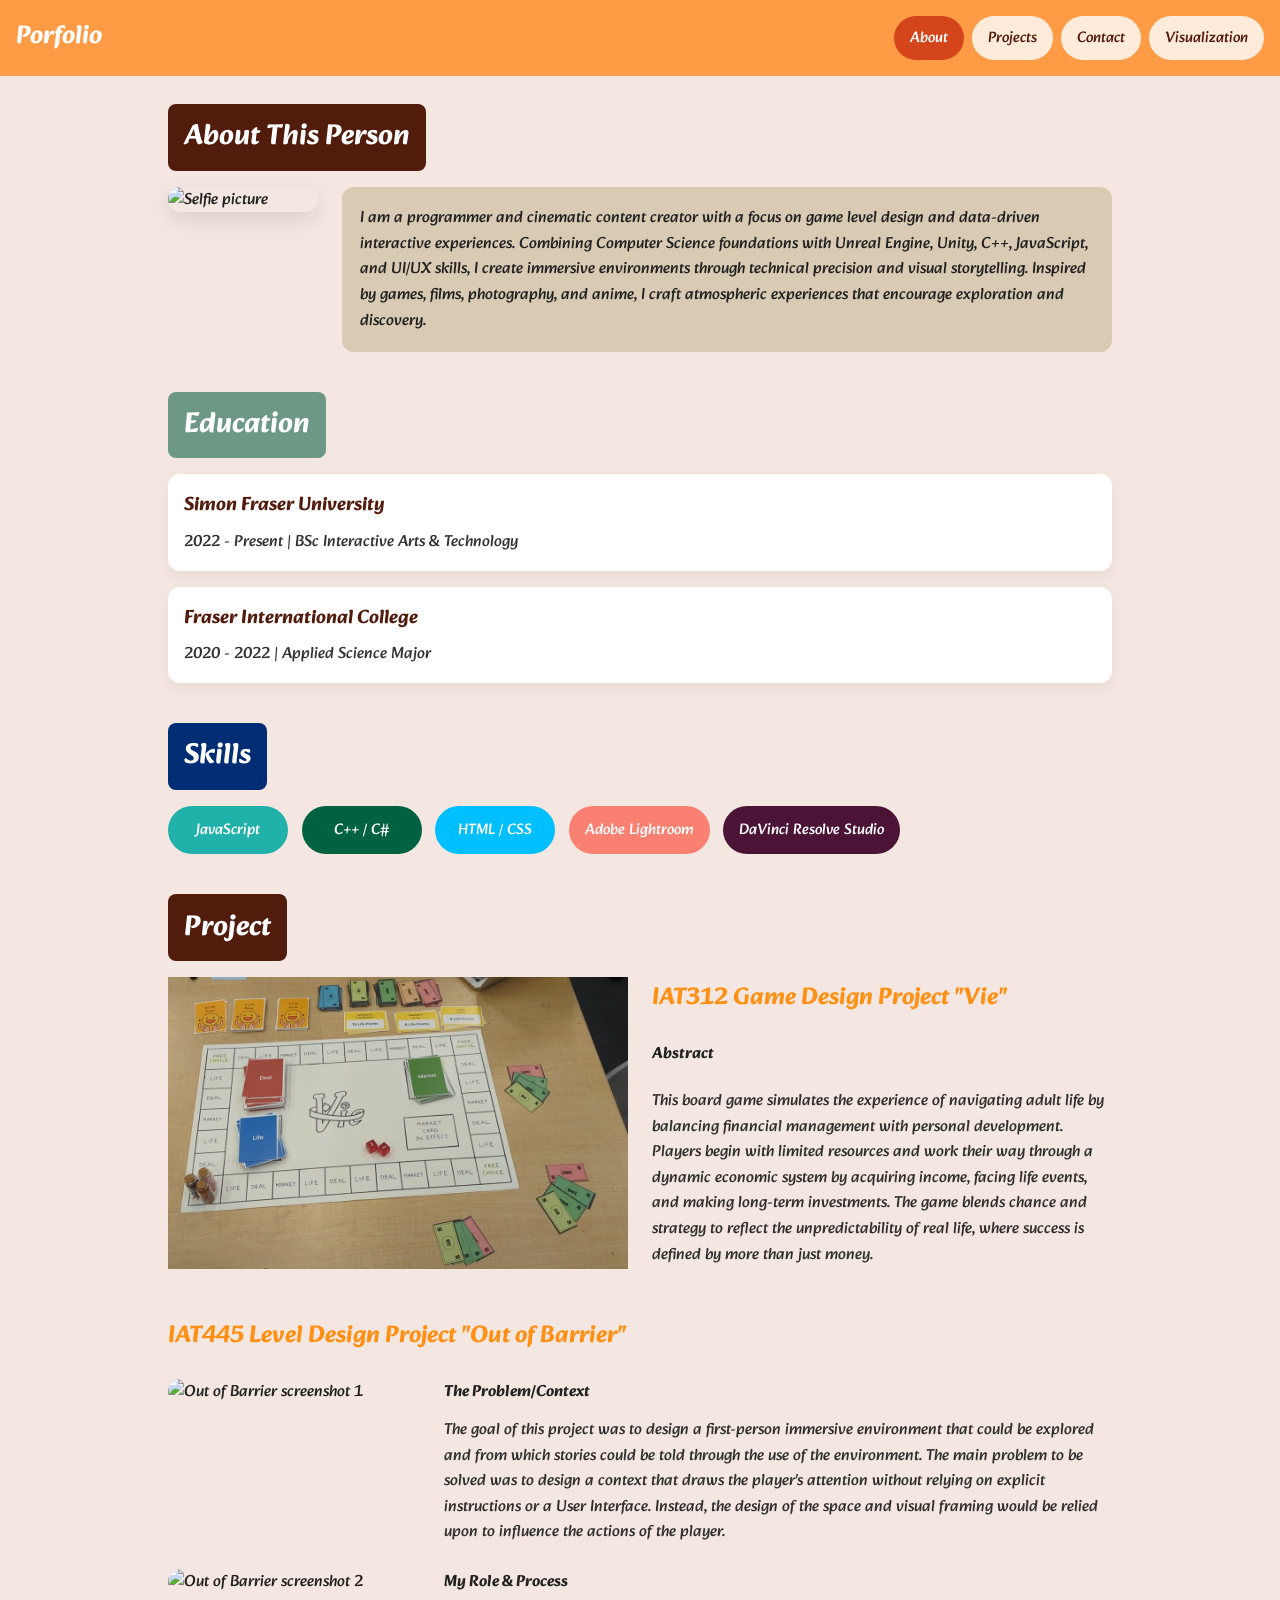
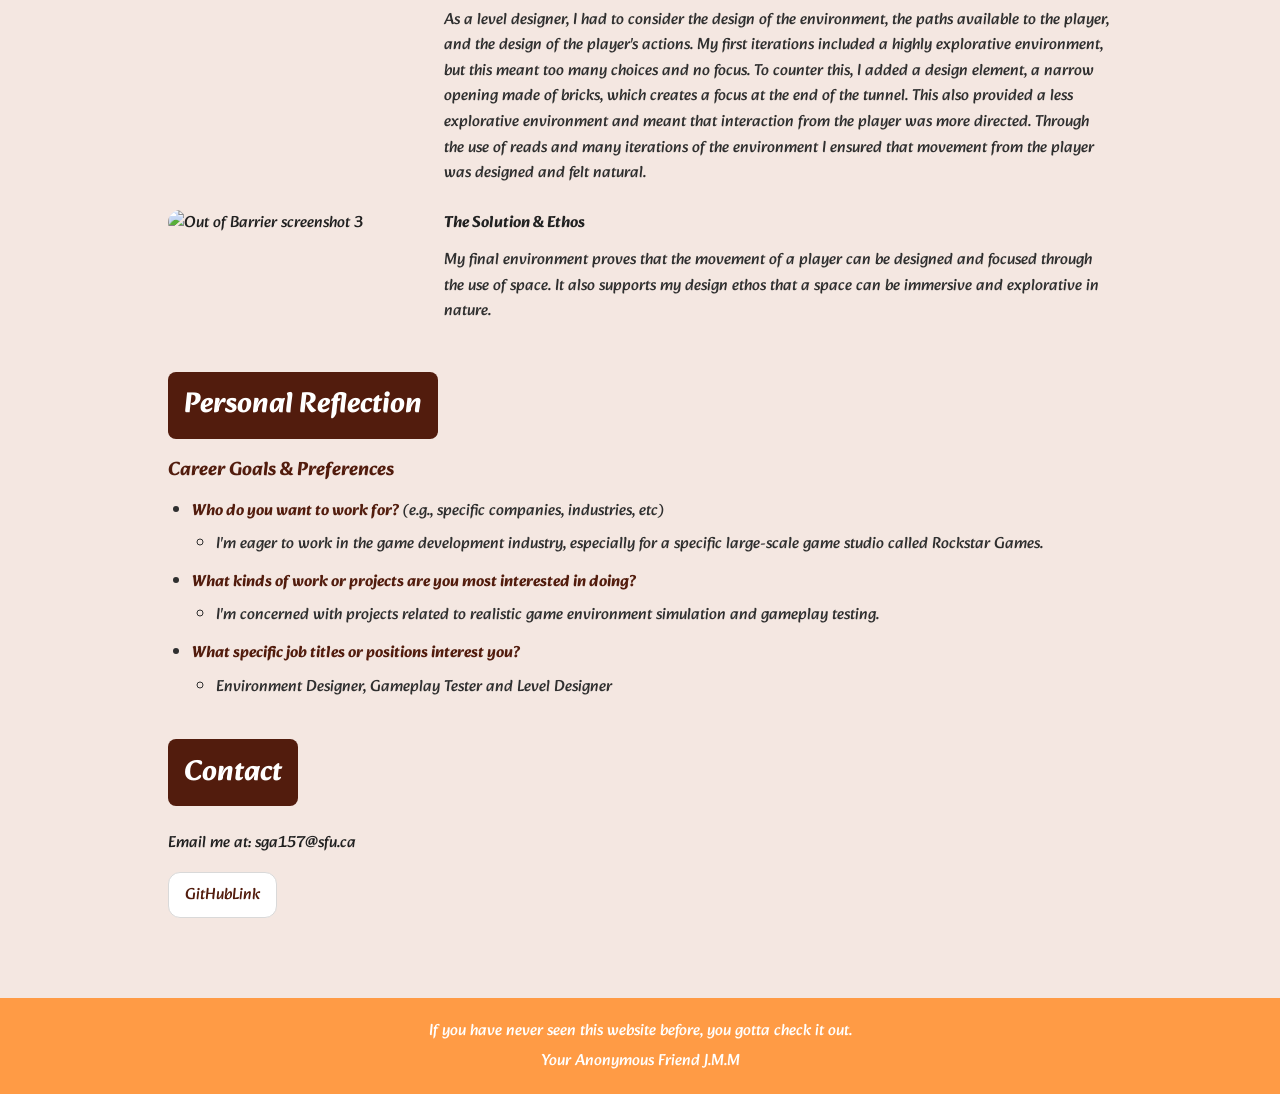
==== index.html @ c62a4a42 "Update Web" ====
<!DOCTYPE html>
<html lang="en">
<head>
    <meta charset="UTF-8">
    <meta name="viewport" content="width=device-width, initial-scale=1.0">
    <title>Bill Gao's Website</title>
    <link rel="stylesheet" href="style.css" />
    <link href="https://fonts.googleapis.com/css2?family=Alkatra:wght@400;500;600&display=swap" rel="stylesheet">
</head>
<body>
    <header>
        <h1>Porfolio</h1>
        <nav>
            <a href="index.html" class="active">About</a>
            <a href="#projects">Projects</a>
            <a href="#contact">Contact</a>
            <a href="visualizations.html">Visualization</a>
        </nav>
    </header>

    <main id="about">
        <section class="hero">
            <div class="section-heading">
                <h2>About This Person</h2>
            </div>
            <div class="about-grid">
                <div class="about-copy">
                    <p>I am a programmer and cinematic content creator with a focus on game 
                        level design and data-driven interactive experiences. Combining Computer Science foundations with Unreal Engine, Unity, C++, JavaScript, 
                        and UI/UX skills, I create immersive environments through technical precision and visual storytelling. 
                        Inspired by games, films, photography, and anime, I craft atmospheric experiences that encourage exploration and discovery.</p>
                </div>
                <div class="about-image">
                    <img src="images/DSC02524.jpg" alt="Selfie picture">
                </div>
            </div>
        </section>

        <section class="education">
            <div class="section-heading">
                <h2>Education</h2>
            </div>
            <div class="education-list">
                <div class="education-item">
                    <h3>Simon Fraser University</h3>
                    <p>2022 - Present | BSc Interactive Arts & Technology</p>
                </div>
                <div class="education-item">
                    <h3>Fraser International College</h3>
                    <p>2020 - 2022 | Applied Science Major</p>
                </div>
            </div>
        </section>

        <section class="skills">
            <div class="section-heading">
                <h2>Skills</h2>
            </div>
            <div class="skill-list">
                <span>JavaScript</span>
                <span>C++ / C#</span>
                <span>HTML / CSS</span>
                <span>Adobe Lightroom</span>
                <span>DaVinci Resolve Studio</span>
            </div>
        </section>

        <section id="projects" class="projects">
            <div class="section-heading">
                <h2>Project</h2>
            </div>
            <div class="project-card project-card--split">
                <img src="images/Vie.png" alt="IAT312 Game Project Image" class="ProjectImage">
                <div class="project-copy">
                    <h3>IAT312 Game Design Project "Vie"</h3>
                    <h4>Abstract</h4>
                    <p>This board game simulates the experience of navigating adult life by balancing financial management with personal development. Players begin with limited resources and work their way through a dynamic economic system by acquiring income, facing life events, and making long-term investments. The game blends chance and strategy to reflect the unpredictability of real life, where success is defined by more than just money.</p>
                </div>
            </div>
            <div class="project-card project-card--details">
                <div class="project-copy">
                    <h3>IAT445 Level Design Project "Out of Barrier"</h3>
                    <div class="project-detail-grid">
                        <div class="project-detail-row">
                            <img src="images/Game Caption.png" alt="Out of Barrier screenshot 1">
                            <div class="project-detail-text">
                                <h4>The Problem/Context</h4>
                                <p>The goal of this project was to design a first-person immersive environment that could be explored and from which stories could be told through the use of the environment. The main problem to be solved was to design a context that draws the player's attention without relying on explicit instructions or a User Interface. Instead, the design of the space and visual framing would be relied upon to influence the actions of the player.</p>
                            </div>
                        </div>
                        <div class="project-detail-row">
                            <img src="images/Game Caption 2.png" alt="Out of Barrier screenshot 2">
                            <div class="project-detail-text">
                                <h4>My Role & Process</h4>
                                <p>As a level designer, I had to consider the design of the environment, the paths available to the player, and the design of the player's actions. My first iterations included a highly explorative environment, but this meant too many choices and no focus. To counter this, I added a design element, a narrow opening made of bricks, which creates a focus at the end of the tunnel. This also provided a less explorative environment and meant that interaction from the player was more directed. Through the use of reads and many iterations of the environment I ensured that movement from the player was designed and felt natural.</p>
                            </div>
                        </div>
                        <div class="project-detail-row">
                            <img src="images/Game Caption 3.png" alt="Out of Barrier screenshot 3">
                            <div class="project-detail-text">
                                <h4>The Solution & Ethos</h4>
                                <p>My final environment proves that the movement of a player can be designed and focused through the use of space. It also supports my design ethos that a space can be immersive and explorative in nature.</p>
                            </div>
                        </div>
                    </div>
                </div>
            </div>
        </section>

        <section class="personal-reflection">
            <div class="section-heading">
                <h2>Personal Reflection</h2>
            </div>
            <div class="reflection-content">
                <h3>Career Goals & Preferences</h3>
                <ul>
                    <li>
                        <strong>Who do you want to work for?</strong> (e.g., specific companies, industries, etc)
                        <ul>
                            <li>I'm eager to work in the game development industry, especially for a specific large-scale game studio called Rockstar Games.</li>
                        </ul>
                    </li>
                    <li>
                        <strong>What kinds of work or projects are you most interested in doing?</strong>
                        <ul>
                            <li>I'm concerned with projects related to realistic game environment simulation and gameplay testing.</li>
                        </ul>
                    </li>
                    <li>
                        <strong>What specific job titles or positions interest you?</strong>
                        <ul>
                            <li>Environment Designer, Gameplay Tester and Level Designer</li>
                        </ul>
                    </li>
                </ul>
            </div>
        </section>

        <section id="contact" class="contact">
            <div class="section-heading">
                <h2>Contact</h2>
            </div>
            <p>Email me at: <a href="mailto:sga157@sfu.ca">sga157@sfu.ca</a></p>
            <a href="https://github.com/GksBili" class="github-link">GitHubLink</a>
        </section>
    </main>

    <footer>
        <p class="footer-text">If you have never seen this website before, you gotta check it out.</p>
        <p class="footer-name">Your Anonymous Friend J.M.M</p>
    </footer>

</body>
</html>
---- style.css ----
*, *::before, *::after {
    box-sizing: border-box;
}

html,
body {
    margin: 0;
    padding: 0;
    min-height: 100%;
    font-family: 'Alkatra', sans-serif;
    background-color: #F4E7E1;
    color: #212121;
    scroll-behavior: smooth;
}

body {
    line-height: 1.6;
}

img,
.responsive-svg {
    max-width: 100%;
    height: auto;
    display: block;
}

a {
    color: inherit;
    text-decoration: none;
}

header {
    position: fixed;
    top: 0;
    left: 0;
    width: 100%;
    background-color: #FF9B45;
    padding: 1rem;
    display: flex;
    align-items: center;
    justify-content: space-between;
    gap: 1rem;
    z-index: 1000;
}

header h1 {
    margin: 0;
    font-size: 1.6rem;
    color: #fff;
}

nav {
    display: flex;
    flex-wrap: wrap;
    gap: 0.5rem;
    justify-content: center;
}

nav a {
    display: inline-block;
    padding: 0.6rem 1rem;
    font-size: 0.95rem;
    color: #521C0D;
    background-color: rgba(255, 255, 255, 0.8);
    border-radius: 9999px;
    transition: background-color 0.2s ease, color 0.2s ease;
}

nav a:hover {
    color: white;
    background-color: #D5451B;
}

nav a.active {
    color: white;
    background-color: #D5451B;
}

main {
    max-width: 1200px;
    margin: 0 auto;
    padding: 6.5rem 10% 2rem;
}

section {
    margin-bottom: 2.5rem;
    scroll-margin-top: 6.5rem;
}

.section-heading h2 {
    font-size: 1.8rem;
    margin: 0 0 1rem 0;
    display: inline-block;
    background-color: #521C0D;
    color: #fff;
    padding: 0.65rem 1rem;
    border-radius: 8px;
}

.education .section-heading h2 {
    background-color: #6D9886;
}

.skills .section-heading h2 {
    background-color: #002D74;
}

.projects .section-heading h2,
.contact .section-heading h2 {
    background-color: #521C0D;
}

.about-grid {
    display: grid;
    grid-template-columns: 150px 1fr;
    gap: 1.5rem;
    align-items: start;
}

.about-copy {
    order: 2;
}

.about-copy p {
    background-color: #D9CAB3;
    padding: 1.15rem;
    border-radius: 12px;
    font-size: 1rem;
    margin: 0;
}

.about-image {
    order: 1;
}

.about-image img {
    width: 100%;
    max-width: 200px;
    border-radius: 16px;
    box-shadow: 0 8px 20px rgba(0, 0, 0, 0.1);
}

.education-list {
    display: grid;
    gap: 1rem;
}

.education-item {
    background-color: #fff;
    border-radius: 12px;
    padding: 1rem;
    box-shadow: 0 6px 16px rgba(0, 0, 0, 0.05);
}

.education-item h3 {
    margin: 0 0 0.5rem 0;
    font-size: 1.2rem;
    color: #521C0D;
}

.education-item p {
    margin: 0;
    color: #333;
}

.skill-list {
    display: flex;
    flex-wrap: wrap;
    gap: 0.85rem;
    justify-content: flex-start;
}

.skill-list span {
    display: inline-flex;
    align-items: center;
    justify-content: center;
    padding: 0.75rem 1rem;
    background-color: #20B2AA;
    color: white;
    border-radius: 999px;
    font-size: 0.95rem;
    min-width: 120px;
    text-align: center;
}

.skill-list span:nth-child(2) { background-color: #006241; }
.skill-list span:nth-child(3) { background-color: #00BFFF; }
.skill-list span:nth-child(4) { background-color: #FA8072; }
.skill-list span:nth-child(5) { background-color: #4B1437; }

.reflection-content h3 {
    margin: 0 0 0.75rem 0;
    font-size: 1.2rem;
    color: #521C0D;
}

.reflection-content > p {
    margin: 0 0 1rem 0;
    color: #2f2f2f;
}

.reflection-content ul {
    margin: 0;
    padding-left: 1.5rem;
    color: #2f2f2f;
}

.reflection-content ul li {
    margin-bottom: 0.75rem;
    line-height: 1.6;
}

.reflection-content ul li strong {
    color: #521C0D;
}

.reflection-content ul ul {
    margin-top: 0.5rem;
    margin-bottom: 0;
}

.reflection-content ul ul li {
    margin-bottom: 0.5rem;
}

.project-card {
    display: grid;
    grid-template-columns: 1fr;
    gap: 1.5rem;
    align-items: start;
    margin-bottom: 3rem;
}

.project-card--split {
    grid-template-columns: 1fr 1fr;
    align-items: center;
}

.project-detail-grid {
    display: grid;
    gap: 1.5rem;
}

.project-detail-row {
    display: grid;
    grid-template-columns: minmax(180px, 260px) 1fr;
    gap: 1rem;
    align-items: start;
}

.project-detail-row img {
    width: 100%;
    border-radius: 18px;
    cursor: pointer;
    object-fit: cover;
}

.project-detail-text h4 {
    margin: 0 0 0.5rem 0;
}

.project-copy h3 {
    margin-top: 0;
    font-size: 1.5rem;
    color: #FF9013;
}

.project-copy p {
    margin: 0.75rem 0 0 0;
    font-size: 1rem;
    color: #2f2f2f;
}

.project-details {
    display: flex;
    flex-direction: column;
    gap: 1.25rem;
}

.project-details h4 {
    margin: 0;
    font-size: 1.1rem;
    color: #521C0D;
    font-weight: 600;
}

.project-details p {
    margin: 0.5rem 0 0 0;
    font-size: 0.95rem;
    color: #2f2f2f;
    line-height: 1.5;
}

.contact p,
.contact .github-link {
    margin: 0.5rem 0;
    font-size: 1rem;
}

.github-link {
    display: inline-block;
    background-color: #fff;
    color: #521C0D;
    padding: 0.6rem 1rem;
    border-radius: 12px;
    cursor: pointer;
    border: 1px solid #d9d9d9;
}

footer {
    padding: 1rem;
    background-color: #FF9B45;
    color: #fff;
    text-align: center;
}

.footer-text,
.footer-name {
    margin: 0.25rem 0;
}

.visualizations {
    max-width: 1200px;
    margin: 0 auto;
    padding: 6.5rem 1rem 2rem;
}

.visual-section {
    margin-bottom: 2rem;
    display: flex;
    flex-direction: column;
    align-items: center;
    gap: 1.25rem;
    text-align: center;
}

.visualTitle01,
.visualTitle02,
.subtitle {
    margin: 0 0 1rem 0;
}

.visualTitle01 {
    font-size: 2rem;
    color: #521C0D;
}

.subtitle {
    font-size: 1.3rem;
    color: #333;
}

.visual-panel {
    background-color: white;
    border-radius: 18px;
    padding: 1rem;
    box-shadow: 0 10px 25px rgba(0, 0, 0, 0.08);
    margin-bottom: 1.5rem;
    max-width: 780px;
    width: 100%;
}

.visual-panel svg {
    width: 100%;
    height: auto;
    display: block;
}

.Food {
    display: flex;
    flex-wrap: wrap;
    gap: 0.8rem;
    justify-content: center;
    width: 100%;
    max-width: 780px;
}

.Food p {
    margin: 0;
    padding: 0.75rem 1rem;
    background-color: #fff;
    border-radius: 999px;
    border: 1px solid #ccc;
    font-size: 1rem;
    cursor: pointer;
    transition: transform 0.2s ease, background-color 0.2s ease, color 0.2s ease;
}

.Food p:hover {
    transform: translateY(-2px);
}

.Food #Sandwich:hover {
    background-color: #f4a261;
    color: #2f2f2f;
}

.Food #Steak:hover {
    background-color: #e76f51;
    color: white;
}

.Food #Sushi:hover {
    background-color: #2a9d8f;
    color: white;
}

.Food #Tacos:hover {
    background-color: #e9c46a;
    color: #2f2f2f;
}

.Food #CurryChicken:hover {
    background-color: #f4a261;
    color: #2f2f2f;
}

@media (max-width: 900px) {
    .about-grid,
    .project-card {
        grid-template-columns: 1fr;
    }

    .project-detail-row {
        grid-template-columns: 1fr;
        align-items: stretch;
        gap: 1rem;
    }

    .project-detail-row img {
        width: 100%;
        height: auto;
        margin-bottom: 0.75rem;
    }

    .project-detail-text {
        width: 100%;
    }

    .skill-list,
    .Food {
        justify-content: center;
    }
}

@media (max-width: 700px) {
    header {
        flex-direction: column;
        align-items: stretch;
    }

    nav {
        justify-content: stretch;
    }

    header h1 {
        font-size: 1.3rem;
    }

    nav a {
        font-size: 0.9rem;
        width: 100%;
        text-align: center;
    }

    main,
    .visualizations {
        padding-top: 15rem;
    }

    .section-heading h2 {
        font-size: 1.5rem;
        margin-top: 4rem;
    }

    .visualTitle01,
    .visualTitle02 {
        font-size: 1.6rem;
    }

    .subtitle {
        font-size: 1rem;
    }

    .about-grid {
        grid-template-columns: 150px 1fr;
        gap: 1rem;
    }

    .about-copy {
        order: 2;
    }

    .about-image {
        order: 1;
    }

    .about-image {
        max-width: 100%;
        margin: 0;
    }

    .about-image img {
        width: 100%;
    }
}

@media (max-width: 500px) {
    header {
        padding: 0.9rem;
    }

    nav {
        gap: 0.4rem;
    }

    .skill-list span,
    .Food p {
        min-width: 100%;
    }

    .project-copy h3 {
        font-size: 1.25rem;
    }
}
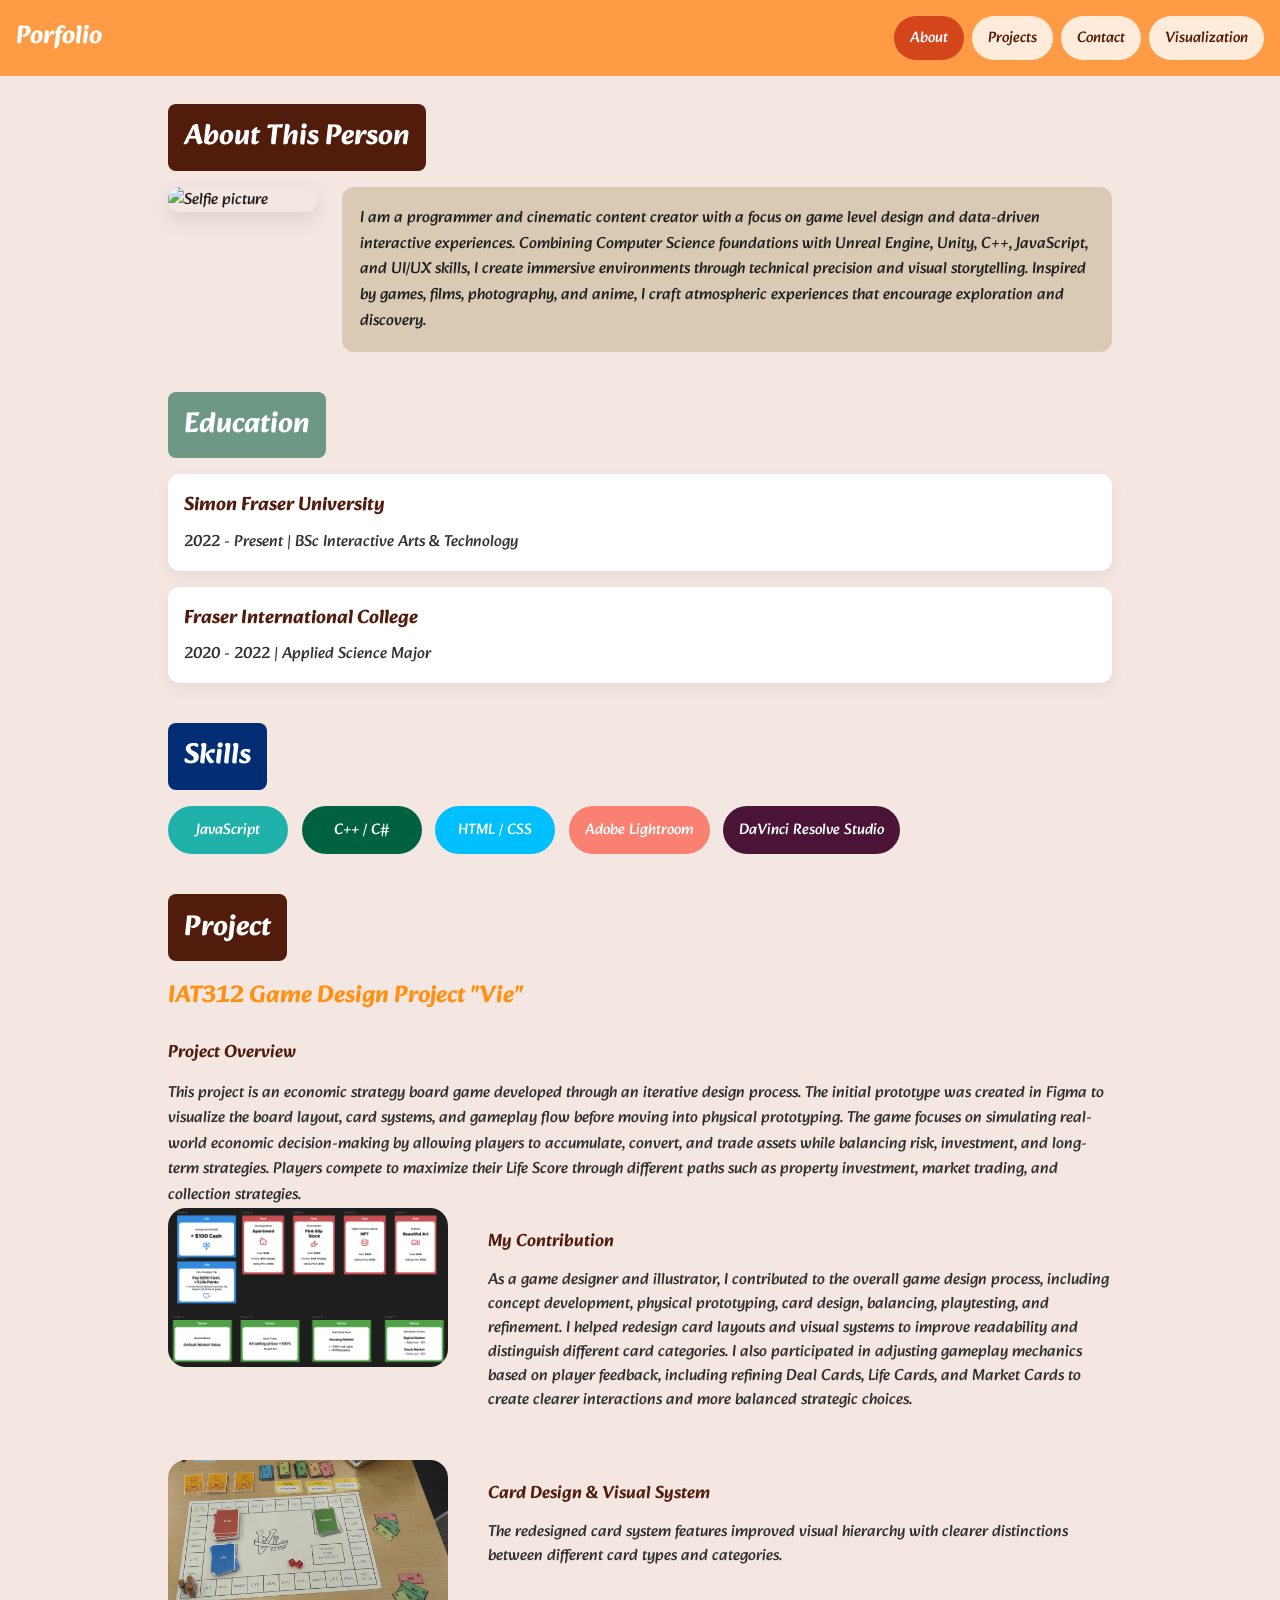
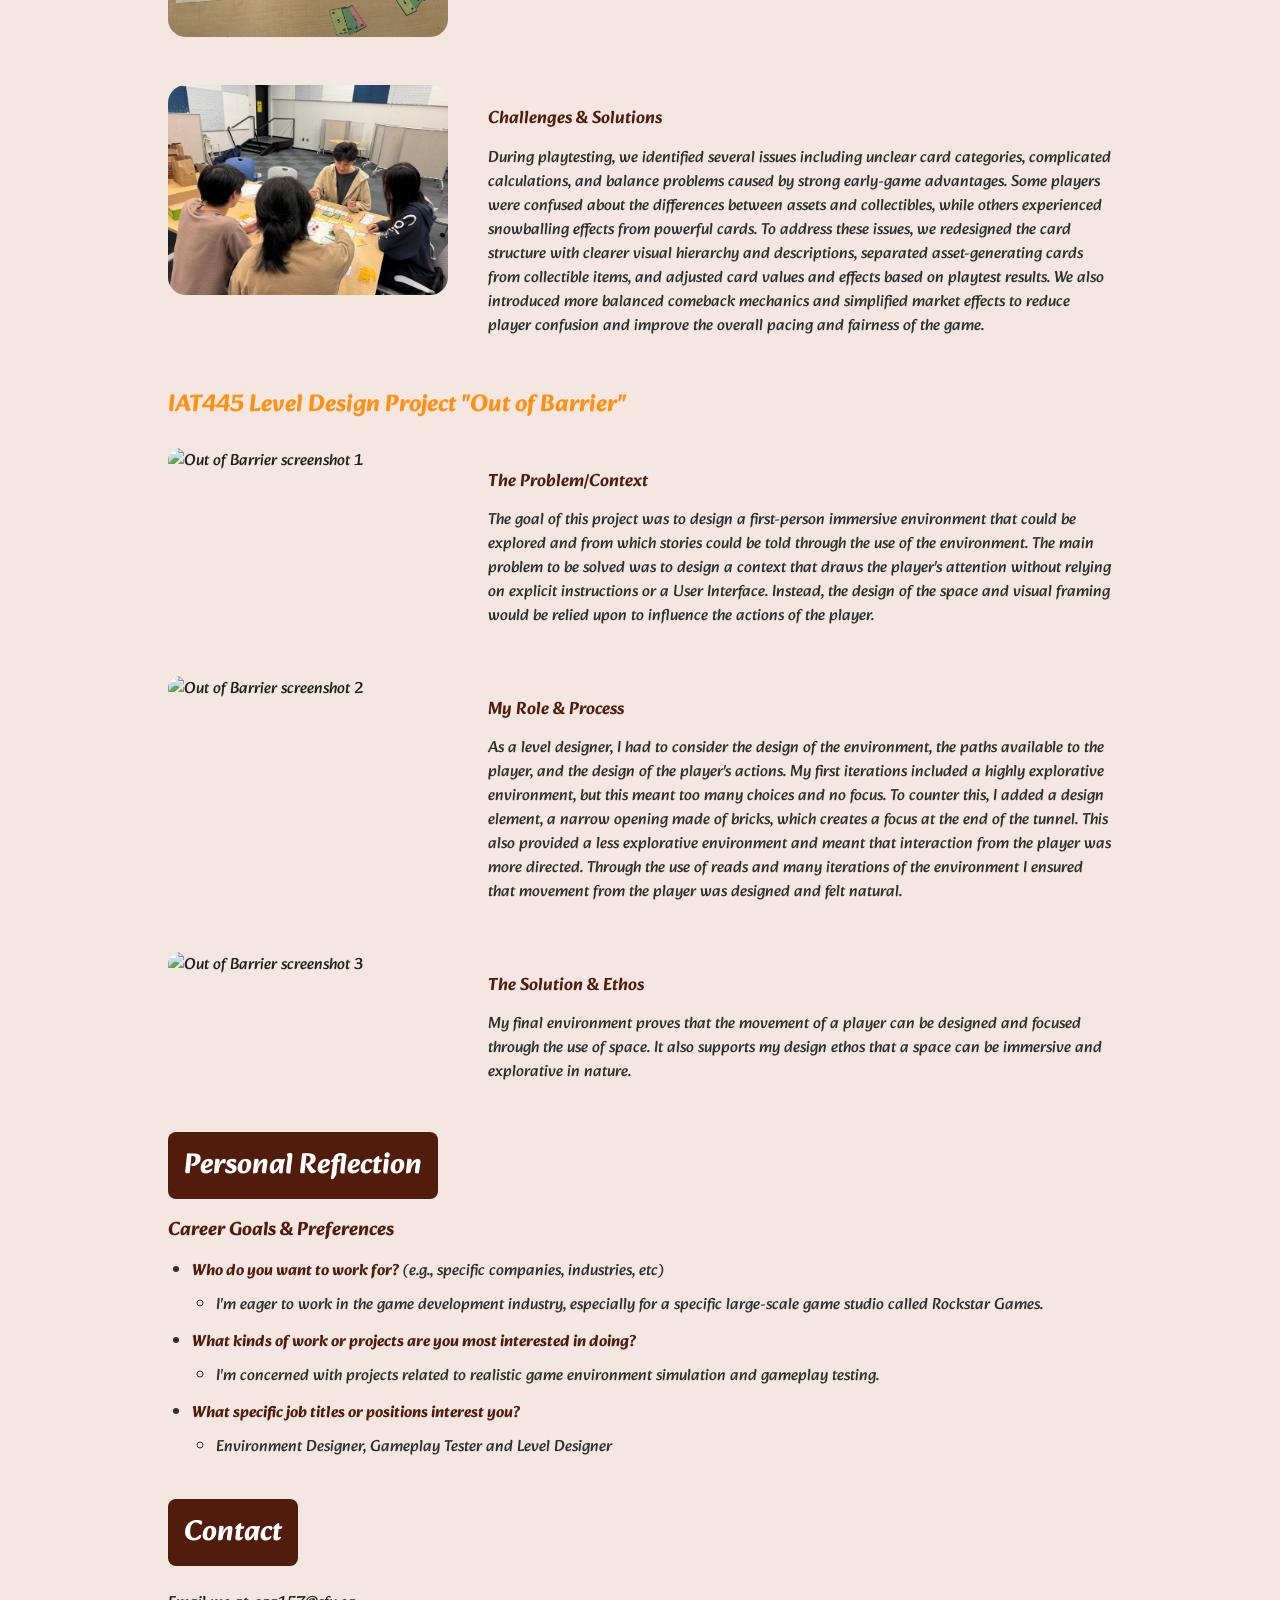
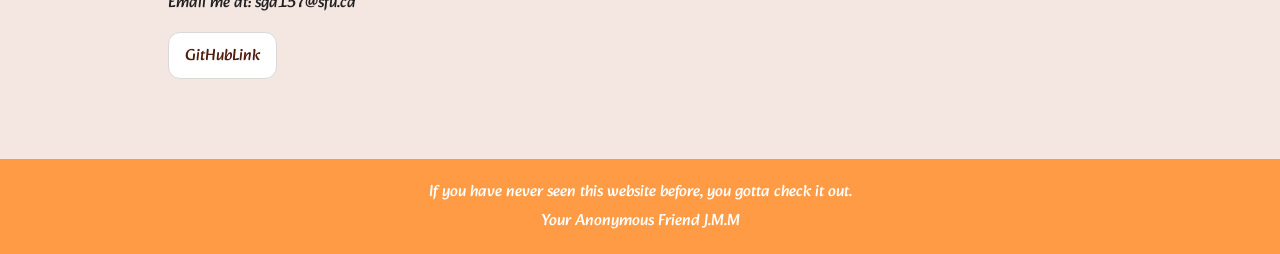
==== commit 8b62624f: "Update images" ====
--- a/index.html
+++ b/index.html
@@ -69,12 +69,36 @@
             <div class="section-heading">
                 <h2>Project</h2>
             </div>
-            <div class="project-card project-card--split">
-                <img src="images/Vie.png" alt="IAT312 Game Project Image" class="ProjectImage">
+            <div class="project-card project-card--details">
                 <div class="project-copy">
                     <h3>IAT312 Game Design Project "Vie"</h3>
-                    <h4>Abstract</h4>
-                    <p>This board game simulates the experience of navigating adult life by balancing financial management with personal development. Players begin with limited resources and work their way through a dynamic economic system by acquiring income, facing life events, and making long-term investments. The game blends chance and strategy to reflect the unpredictability of real life, where success is defined by more than just money.</p>
+                    <h4>Project Overview</h4>
+                    <p>This project is an economic strategy board game developed through an iterative design process. The initial prototype was created in Figma to visualize the board layout, 
+                        card systems, and gameplay flow before moving into physical prototyping. The game focuses on simulating real-world economic decision-making by allowing players to accumulate, 
+                        convert, and trade assets while balancing risk, investment, and long-term strategies. Players compete to maximize their Life Score through different paths such as property investment, market trading, and collection strategies.</p>
+                    <div class="project-detail-grid">
+                        <div class="project-detail-row">
+                            <img src="images/CardGame.png" alt="Card Game Design">
+                            <div class="project-detail-text">
+                                <h4>My Contribution</h4>
+                                <p>As a game designer and illustrator, I contributed to the overall game design process, including concept development, physical prototyping, card design, balancing, playtesting, and refinement. I helped redesign card layouts and visual systems to improve readability and distinguish different card categories. I also participated in adjusting gameplay mechanics based on player feedback, including refining Deal Cards, Life Cards, and Market Cards to create clearer interactions and more balanced strategic choices.</p>
+                            </div>
+                        </div>
+                        <div class="project-detail-row">
+                            <img src="images/Vie.png" alt="IAT312 Game Project Image">
+                            <div class="project-detail-text">
+                                <h4>Card Design & Visual System</h4>
+                                <p>The redesigned card system features improved visual hierarchy with clearer distinctions between different card types and categories.</p>
+                            </div>
+                        </div>
+                        <div class="project-detail-row">
+                            <img src="images/Self-test.jpg" alt="Game Prototype Testing">
+                            <div class="project-detail-text">
+                                <h4>Challenges & Solutions</h4>
+                                <p>During playtesting, we identified several issues including unclear card categories, complicated calculations, and balance problems caused by strong early-game advantages. Some players were confused about the differences between assets and collectibles, while others experienced snowballing effects from powerful cards. To address these issues, we redesigned the card structure with clearer visual hierarchy and descriptions, separated asset-generating cards from collectible items, and adjusted card values and effects based on playtest results. We also introduced more balanced comeback mechanics and simplified market effects to reduce player confusion and improve the overall pacing and fairness of the game.</p>
+                            </div>
+                        </div>
+                    </div>
                 </div>
             </div>
             <div class="project-card project-card--details">
--- a/style.css
+++ b/style.css
@@ -238,13 +238,13 @@
 
 .project-detail-grid {
     display: grid;
-    gap: 1.5rem;
+    gap: 3rem;
 }
 
 .project-detail-row {
     display: grid;
-    grid-template-columns: minmax(180px, 260px) 1fr;
-    gap: 1rem;
+    grid-template-columns: minmax(200px, 280px) 1fr;
+    gap: 2.5rem;
     align-items: start;
 }
 
@@ -257,12 +257,29 @@
 
 .project-detail-text h4 {
     margin: 0 0 0.5rem 0;
+    font-size: 1.1rem;
+    color: #521C0D;
+    font-weight: 600;
+}
+
+.project-detail-text p {
+    margin: 0.5rem 0 0 0;
+    font-size: 0.95rem;
+    color: #2f2f2f;
+    line-height: 1.5;
 }
 
 .project-copy h3 {
     margin-top: 0;
     font-size: 1.5rem;
     color: #FF9013;
+}
+
+.project-copy h4 {
+    margin: 1.25rem 0 0.5rem 0;
+    font-size: 1.1rem;
+    color: #521C0D;
+    font-weight: 600;
 }
 
 .project-copy p {
@@ -421,16 +438,18 @@
         grid-template-columns: 1fr;
     }
 
+    .project-card--split {
+        grid-template-columns: 1fr;
+    }
+
     .project-detail-row {
         grid-template-columns: 1fr;
-        align-items: stretch;
         gap: 1rem;
     }
 
     .project-detail-row img {
         width: 100%;
         height: auto;
-        margin-bottom: 0.75rem;
     }
 
     .project-detail-text {
